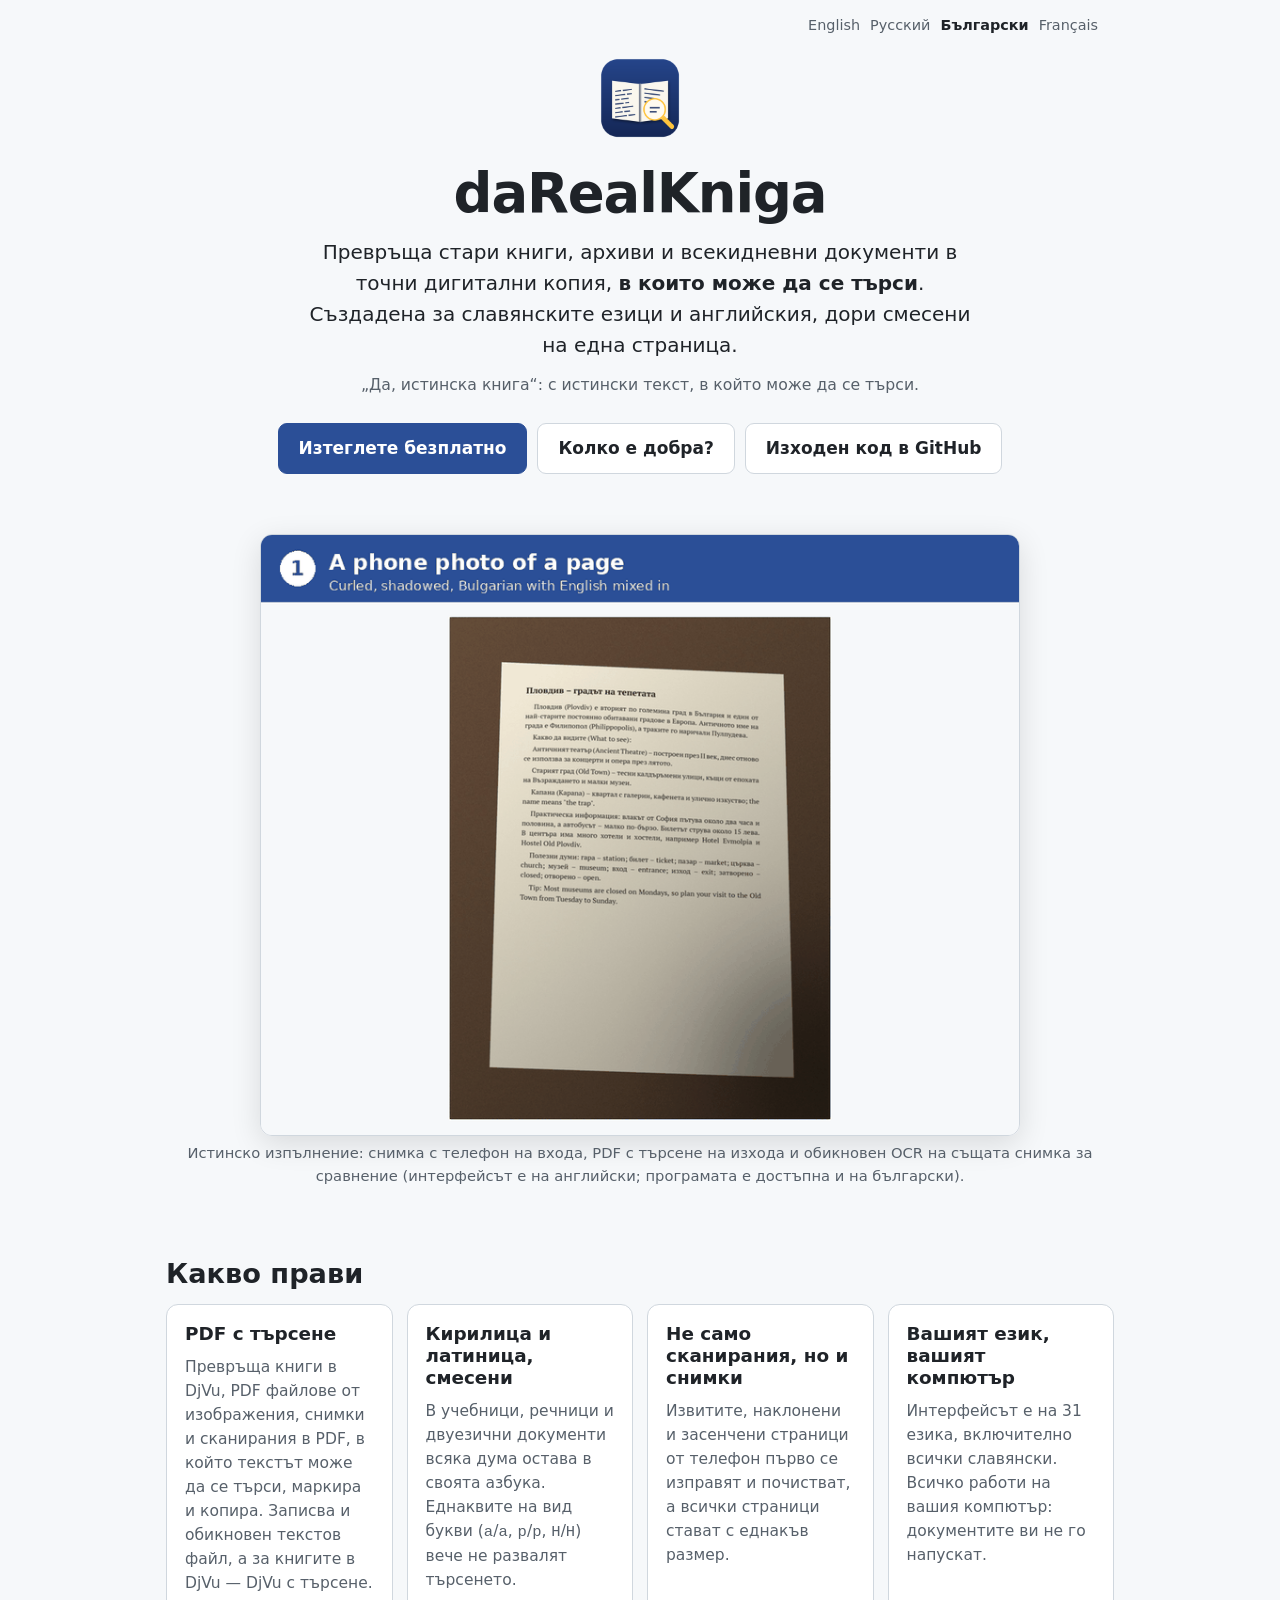
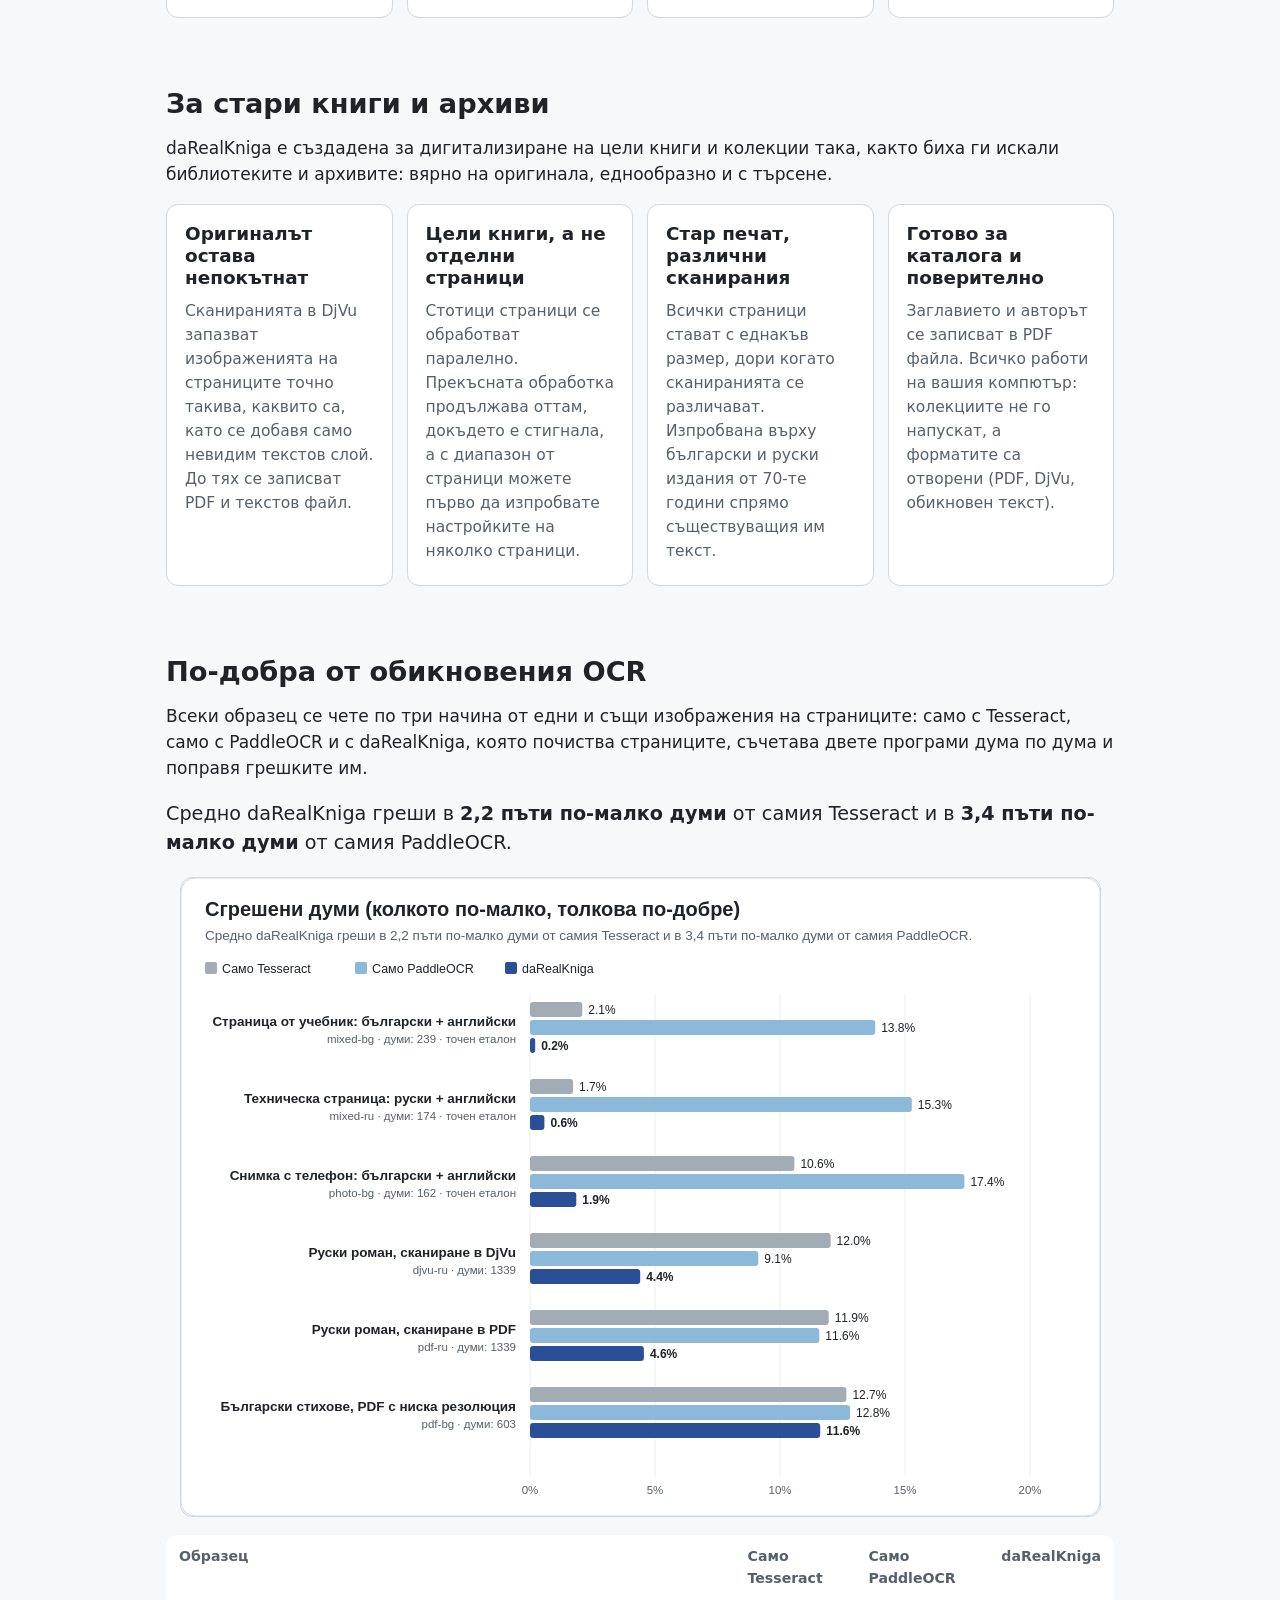
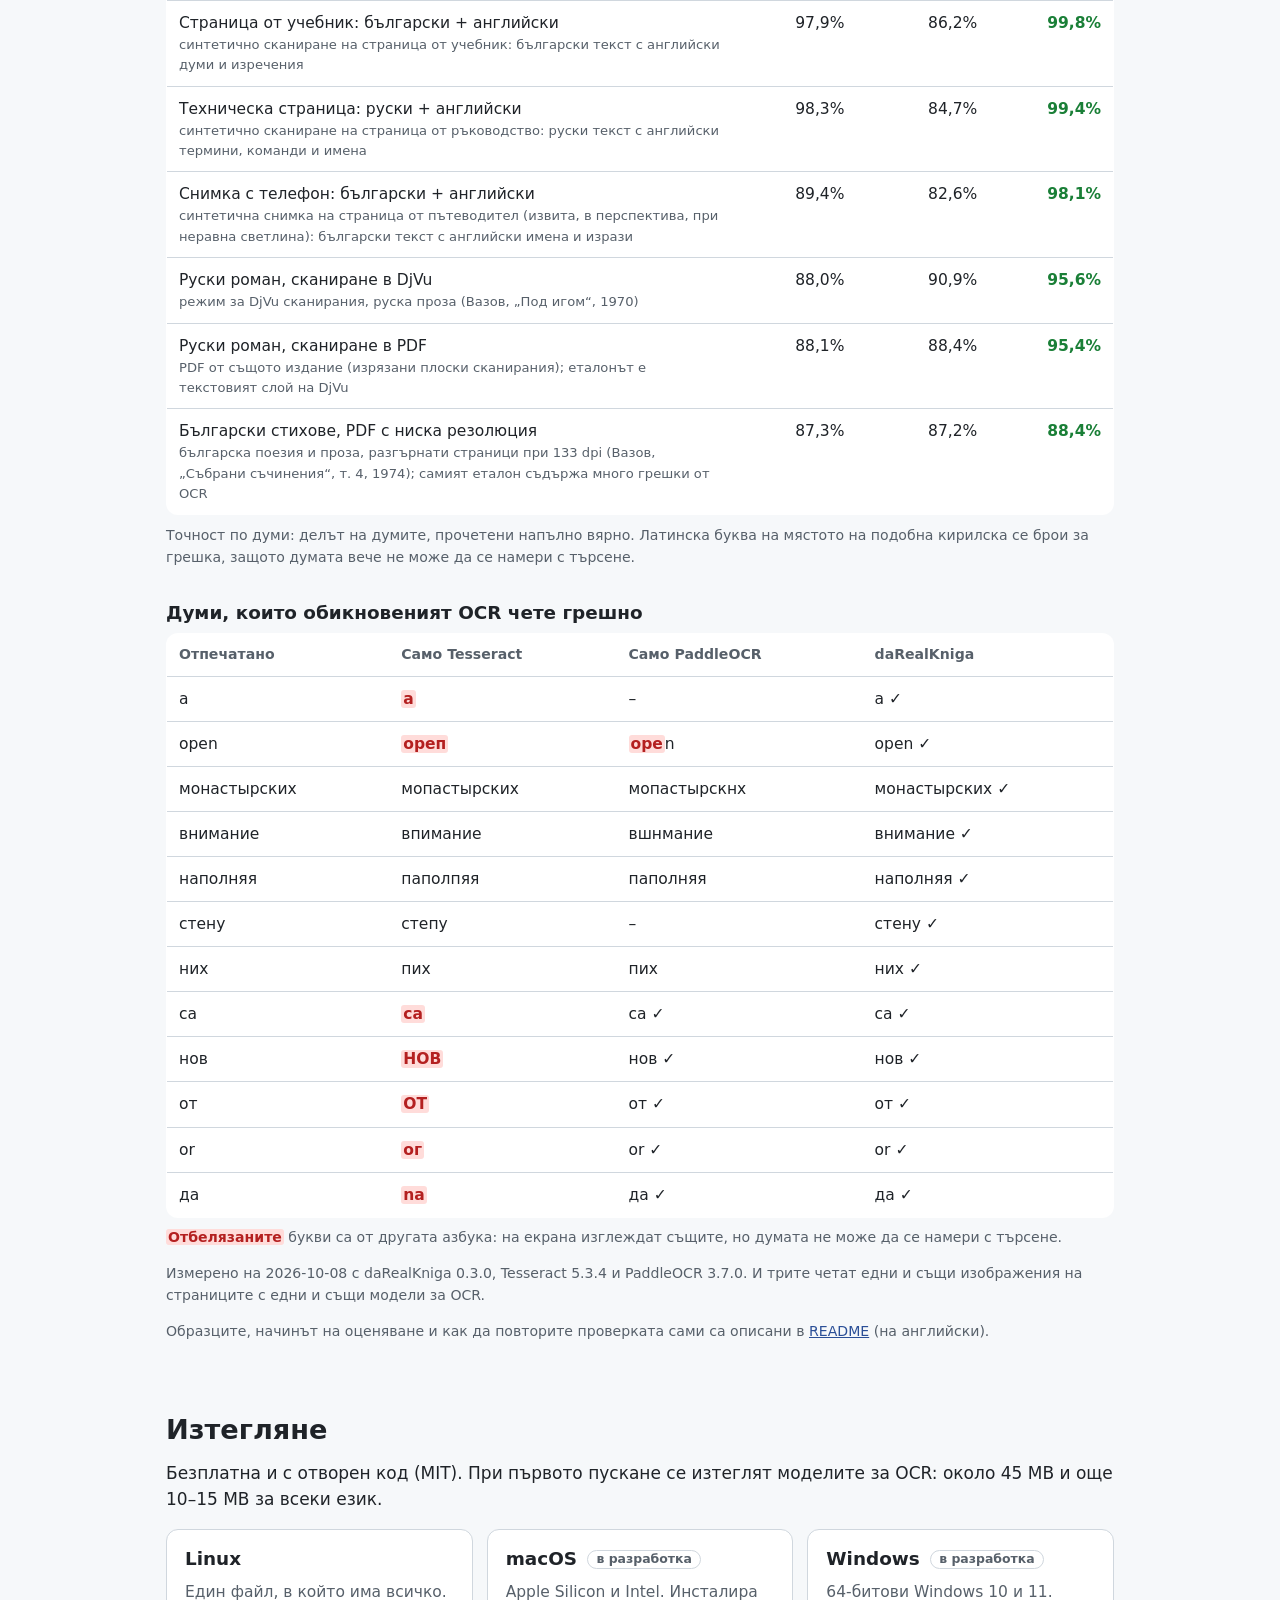
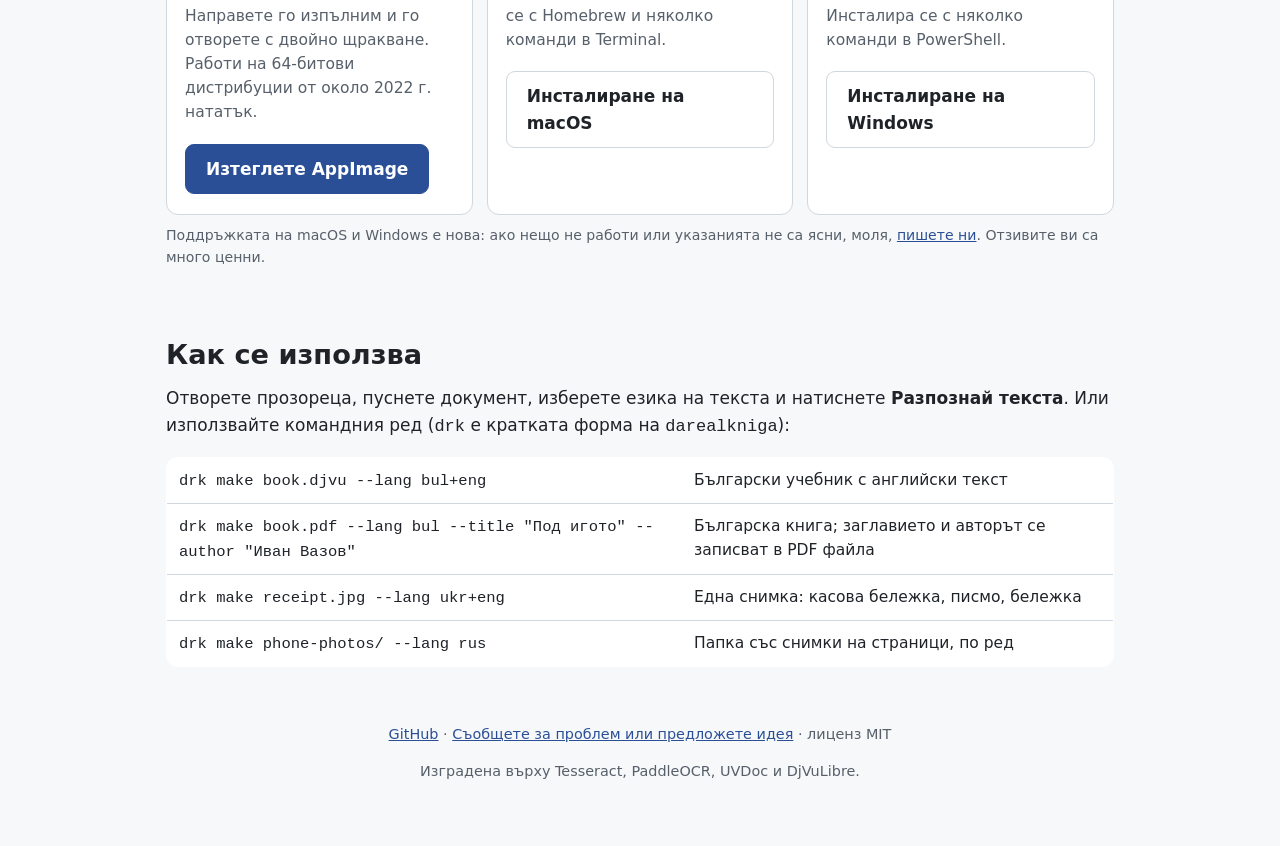
==== docs/bg/index.html @ 2d90ca1c "Translated project page; fix Cyrillic file names on Windows and installs on older macOS" ====
<!doctype html>
<html lang="bg">
<head>
<meta charset="utf-8">
<meta name="viewport" content="width=device-width, initial-scale=1">
<title>daRealKniga — OCR за славянски езици</title>
<meta name="description" content="Безплатно разпознаване на текст за стари книги, архиви и документи на славянски езици и английски: от сканирания и снимки с телефон — точни копия в PDF с търсене, дори когато кирилица и латиница са смесени.">
<meta property="og:title" content="daRealKniga: OCR за славянски и английски текстове">
<meta property="og:description" content="Сканирания и снимки с телефон на входа, чисти PDF файлове с търсене на изхода. Чете смесен кирилски и латински текст много по-добре от обикновения OCR.">
<meta property="og:image" content="https://edgarbarrantes.github.io/daRealKniga/screenshot.png">
<link rel="icon" href="../icon.png">
<link rel="alternate" hreflang="en" href="https://edgarbarrantes.github.io/daRealKniga/">
<link rel="alternate" hreflang="ru" href="https://edgarbarrantes.github.io/daRealKniga/ru/">
<link rel="alternate" hreflang="bg" href="https://edgarbarrantes.github.io/daRealKniga/bg/">
<link rel="alternate" hreflang="fr" href="https://edgarbarrantes.github.io/daRealKniga/fr/">
<link rel="stylesheet" href="../style.css">
</head>
<body>
<main>

<header class="hero">
  <nav class="langs" aria-label="Language"><a href="../" lang="en">English</a><a href="../ru/" lang="ru">Русский</a><a href="../bg/" lang="bg" aria-current="page">Български</a><a href="../fr/" lang="fr">Français</a></nav>
  <img class="logo" src="../icon.png" alt="">
  <h1>daRealKniga</h1>
  <p class="tag">Превръща стари книги, архиви и всекидневни документи в точни дигитални копия, <strong>в които може да се търси</strong>. Създадена за славянските езици и английския, дори смесени на една страница.</p>
  <p class="gloss">„Да, истинска книга“: с истински текст, в който може да се търси.</p>
  <div class="buttons">
    <a class="btn primary" href="#get-it">Изтеглете безплатно</a>
    <a class="btn" href="#accuracy">Колко е добра?</a>
    <a class="btn" href="https://github.com/EdgarBarrantes/daRealKniga">Изходен код в GitHub</a>
  </div>
</header>

<img class="demo" src="../demo.gif" width="806" height="638" alt="Извита снимка на страница на български и английски се пуска в daRealKniga; излиза чист PDF с търсене; грешките на обикновения OCR са показани до резултата на daRealKniga.">
<p class="caption">Истинско изпълнение: снимка с телефон на входа, PDF с търсене на изхода и обикновен OCR на същата снимка за сравнение (интерфейсът е на английски; програмата е достъпна и на български).</p>

<h2 id="what">Какво прави</h2>
<div class="cards">
  <div class="card"><h3>PDF с търсене</h3><p>Превръща книги в DjVu, PDF файлове от изображения, снимки и сканирания в PDF, в който текстът може да се търси, маркира и копира. Записва и обикновен текстов файл, а за книгите в DjVu — DjVu с търсене.</p></div>
  <div class="card"><h3>Кирилица и латиница, смесени</h3><p>В учебници, речници и двуезични документи всяка дума остава в своята азбука. Еднаквите на вид букви (<code>а</code>/<code>a</code>, <code>р</code>/<code>p</code>, <code>Н</code>/<code>H</code>) вече не развалят търсенето.</p></div>
  <div class="card"><h3>Не само сканирания, но и снимки</h3><p>Извитите, наклонени и засенчени страници от телефон първо се изправят и почистват, а всички страници стават с еднакъв размер.</p></div>
  <div class="card"><h3>Вашият език, вашият компютър</h3><p>Интерфейсът е на 31 езика, включително всички славянски. Всичко работи на вашия компютър: документите ви не го напускат.</p></div>
</div>

<h2 id="books">За стари книги и архиви</h2>
<p>daRealKniga е създадена за дигитализиране на цели книги и колекции така, както биха ги искали библиотеките и архивите: вярно на оригинала, еднообразно и с търсене.</p>
<div class="cards">
  <div class="card"><h3>Оригиналът остава непокътнат</h3><p>Сканиранията в DjVu запазват изображенията на страниците точно такива, каквито са, като се добавя само невидим текстов слой. До тях се записват PDF и текстов файл.</p></div>
  <div class="card"><h3>Цели книги, а не отделни страници</h3><p>Стотици страници се обработват паралелно. Прекъсната обработка продължава оттам, докъдето е стигнала, а с диапазон от страници можете първо да изпробвате настройките на няколко страници.</p></div>
  <div class="card"><h3>Стар печат, различни сканирания</h3><p>Всички страници стават с еднакъв размер, дори когато сканиранията се различават. Изпробвана върху български и руски издания от 70-те години спрямо съществуващия им текст.</p></div>
  <div class="card"><h3>Готово за каталога и поверително</h3><p>Заглавието и авторът се записват в PDF файла. Всичко работи на вашия компютър: колекциите не го напускат, а форматите са отворени (PDF, DjVu, обикновен текст).</p></div>
</div>

<h2 id="accuracy">По-добра от обикновения OCR</h2>
<p>Всеки образец се чете по три начина от едни и същи изображения на страниците: само с Tesseract, само с PaddleOCR и с daRealKniga, която почиства страниците, съчетава двете програми дума по дума и поправя грешките им.</p>
<!-- benchmark:start -->
<p class="lead">Средно daRealKniga греши в <strong>2,2 пъти по-малко думи</strong> от самия Tesseract и в <strong>3,4 пъти по-малко думи</strong> от самия PaddleOCR.</p>
<img class="chart" src="../benchmark-bg.svg" alt="Дял на сгрешените думи: само Tesseract, само PaddleOCR и daRealKniga за всеки образец (колкото по-малко, толкова по-добре)">
<div class="scroll"><table class="results"><thead><tr><th>Образец</th><th>Само Tesseract</th><th>Само PaddleOCR</th><th>daRealKniga</th></tr></thead><tbody>
<tr><td>Страница от учебник: български + английски<small>синтетично сканиране на страница от учебник: български текст с английски думи и изречения</small></td><td class="num">97,9%</td><td class="num">86,2%</td><td class="num best">99,8%</td></tr>
<tr><td>Техническа страница: руски + английски<small>синтетично сканиране на страница от ръководство: руски текст с английски термини, команди и имена</small></td><td class="num">98,3%</td><td class="num">84,7%</td><td class="num best">99,4%</td></tr>
<tr><td>Снимка с телефон: български + английски<small>синтетична снимка на страница от пътеводител (извита, в перспектива, при неравна светлина): български текст с английски имена и изрази</small></td><td class="num">89,4%</td><td class="num">82,6%</td><td class="num best">98,1%</td></tr>
<tr><td>Руски роман, сканиране в DjVu<small>режим за DjVu сканирания, руска проза (Вазов, „Под игом“, 1970)</small></td><td class="num">88,0%</td><td class="num">90,9%</td><td class="num best">95,6%</td></tr>
<tr><td>Руски роман, сканиране в PDF<small>PDF от същото издание (изрязани плоски сканирания); еталонът е текстовият слой на DjVu</small></td><td class="num">88,1%</td><td class="num">88,4%</td><td class="num best">95,4%</td></tr>
<tr><td>Български стихове, PDF с ниска резолюция<small>българска поезия и проза, разгърнати страници при 133 dpi (Вазов, „Събрани съчинения“, т. 4, 1974); самият еталон съдържа много грешки от OCR</small></td><td class="num">87,3%</td><td class="num">87,2%</td><td class="num best">88,4%</td></tr>
</tbody></table></div><p class="note">Точност по думи: делът на думите, прочетени напълно вярно. Латинска буква на мястото на подобна кирилска се брои за грешка, защото думата вече не може да се намери с търсене.</p>
<h3>Думи, които обикновеният OCR чете грешно</h3><div class="scroll"><table class="examples"><thead><tr><th>Отпечатано</th><th>Само Tesseract</th><th>Само PaddleOCR</th><th>daRealKniga</th></tr></thead><tbody>
<tr><td>а</td><td><b class="wrong">a</b></td><td>–</td><td>а ✓</td></tr>
<tr><td>open</td><td><b class="wrong">ореп</b></td><td><b class="wrong">оре</b>n</td><td>open ✓</td></tr>
<tr><td>монастырских</td><td>мопастырских</td><td>мопастырскнх</td><td>монастырских ✓</td></tr>
<tr><td>внимание</td><td>впимание</td><td>вшнмание</td><td>внимание ✓</td></tr>
<tr><td>наполняя</td><td>паполпяя</td><td>паполняя</td><td>наполняя ✓</td></tr>
<tr><td>стену</td><td>степу</td><td>–</td><td>стену ✓</td></tr>
<tr><td>них</td><td>пих</td><td>пих</td><td>них ✓</td></tr>
<tr><td>са</td><td><b class="wrong">ca</b></td><td>са ✓</td><td>са ✓</td></tr>
<tr><td>нов</td><td><b class="wrong">HOB</b></td><td>нов ✓</td><td>нов ✓</td></tr>
<tr><td>от</td><td><b class="wrong">OT</b></td><td>от ✓</td><td>от ✓</td></tr>
<tr><td>or</td><td><b class="wrong">ог</b></td><td>or ✓</td><td>or ✓</td></tr>
<tr><td>да</td><td><b class="wrong">na</b></td><td>да ✓</td><td>да ✓</td></tr>
</tbody></table></div><p class="note"><b class="wrong">Отбелязаните</b> букви са от другата азбука: на екрана изглеждат същите, но думата не може да се намери с търсене.</p>
<p class="note">Измерено на 2026-10-08 с daRealKniga 0.3.0, Tesseract 5.3.4 и PaddleOCR 3.7.0. И трите четат едни и същи изображения на страниците с едни и същи модели за OCR.</p>
<!-- benchmark:end -->
<p class="note">Образците, начинът на оценяване и как да повторите проверката сами са описани в <a href="https://github.com/EdgarBarrantes/daRealKniga#tests">README</a> (на английски).</p>

<h2 id="get-it">Изтегляне</h2>
<p>Безплатна и с отворен код (MIT). При първото пускане се изтеглят моделите за OCR: около 45&nbsp;MB и още 10–15&nbsp;MB за всеки език.</p>
<div class="get">
  <div class="card">
    <h3>Linux</h3>
    <p>Един файл, в който има всичко. Направете го изпълним и го отворете с двойно щракване. Работи на 64-битови дистрибуции от около 2022 г. нататък.</p>
    <a class="btn primary" href="https://github.com/EdgarBarrantes/daRealKniga/releases/latest">Изтеглете AppImage</a>
  </div>
  <div class="card">
    <h3>macOS <span class="wip">в разработка</span></h3>
    <p>Apple Silicon и Intel. Инсталира се с Homebrew и няколко команди в Terminal.</p>
    <a class="btn" href="https://github.com/EdgarBarrantes/daRealKniga#install-on-macos">Инсталиране на macOS</a>
  </div>
  <div class="card">
    <h3>Windows <span class="wip">в разработка</span></h3>
    <p>64-битови Windows 10 и 11. Инсталира се с няколко команди в PowerShell.</p>
    <a class="btn" href="https://github.com/EdgarBarrantes/daRealKniga#install-on-windows">Инсталиране на Windows</a>
  </div>
</div>
<p class="note">Поддръжката на macOS и Windows е нова: ако нещо не работи или указанията не са ясни, моля, <a href="https://github.com/EdgarBarrantes/daRealKniga/issues/new/choose">пишете ни</a>. Отзивите ви са много ценни.</p>

<h2 id="use">Как се използва</h2>
<p>Отворете прозореца, пуснете документ, изберете езика на текста и натиснете <strong>Разпознай текста</strong>. Или използвайте командния ред (<code>drk</code> е кратката форма на <code>darealkniga</code>):</p>
<div class="scroll"><table><tbody>
  <tr><td><code>drk make book.djvu --lang bul+eng</code></td><td>Български учебник с английски текст</td></tr>
  <tr><td><code>drk make book.pdf --lang bul --title "Под игото" --author "Иван Вазов"</code></td><td>Българска книга; заглавието и авторът се записват в PDF файла</td></tr>
  <tr><td><code>drk make receipt.jpg --lang ukr+eng</code></td><td>Една снимка: касова бележка, писмо, бележка</td></tr>
  <tr><td><code>drk make phone-photos/ --lang rus</code></td><td>Папка със снимки на страници, по ред</td></tr>
</tbody></table></div>

<footer>
  <p><a href="https://github.com/EdgarBarrantes/daRealKniga">GitHub</a> · <a href="https://github.com/EdgarBarrantes/daRealKniga/issues/new/choose">Съобщете за проблем или предложете идея</a> · лиценз MIT</p>
  <p>Изградена върху Tesseract, PaddleOCR, UVDoc и DjVuLibre.</p>
</footer>
</main>
</body>
</html>
---- docs/style.css ----
:root {
  --bg: #f6f8fa; --card: #ffffff; --ink: #1f2328; --muted: #57606a; --line: #d0d7de;
  --brand: #2b4f97; --brand-ink: #ffffff; --good: #1a7f37; --bad: #b42020; --bad-bg: #ffdcda;
}
@media (prefers-color-scheme: dark) {
  :root:not([data-theme="light"]) {
    --bg: #0d1117; --card: #161b22; --ink: #e6edf3; --muted: #9198a1; --line: #30363d;
    --brand: #7aa2f7; --brand-ink: #0d1117; --good: #3fb950; --bad: #ff7b72; --bad-bg: #4a1e1e;
  }
}
:root[data-theme="dark"] {
  --bg: #0d1117; --card: #161b22; --ink: #e6edf3; --muted: #9198a1; --line: #30363d;
  --brand: #7aa2f7; --brand-ink: #0d1117; --good: #3fb950; --bad: #ff7b72; --bad-bg: #4a1e1e;
}
* { box-sizing: border-box; }
html { -webkit-text-size-adjust: 100%; }
body { margin: 0; background: var(--bg); color: var(--ink); line-height: 1.55;
       font: 17px/1.55 -apple-system, "Segoe UI", system-ui, Roboto, "Noto Sans", Helvetica, Arial, sans-serif; }
main { max-width: 980px; margin: 0 auto; padding: 0 16px 56px; }
a { color: var(--brand); }
img { max-width: 100%; height: auto; }
h1, h2, h3 { line-height: 1.2; margin: 0 0 .5em; }
h2 { font-size: 1.7rem; margin-top: 2.6em; }
h3 { font-size: 1.15rem; margin-top: 1.8em; }
p { margin: 0 0 1em; }

.hero { text-align: center; padding: 56px 0 24px; }
.hero img.logo { width: 84px; height: 84px; }
.hero h1 { font-size: clamp(2.3rem, 7vw, 3.4rem); margin: .25em 0 .2em; letter-spacing: -.02em; }
.hero .tag { font-size: 1.25rem; color: var(--ink); max-width: 680px; margin: 0 auto .6em; }
.hero .gloss { color: var(--muted); font-size: .98rem; }
.buttons { display: flex; flex-wrap: wrap; gap: 10px; justify-content: center; margin: 26px 0 8px; }
.btn { display: inline-block; padding: 11px 20px; border-radius: 9px; text-decoration: none; font-weight: 600;
       border: 1px solid var(--line); background: var(--card); color: var(--ink); }
.btn.primary { background: var(--brand); color: var(--brand-ink); border-color: var(--brand); }
.btn:hover { filter: brightness(1.06); }

.demo { display: block; width: 100%; max-width: 760px; margin: 28px auto 6px; border-radius: 12px; border: 1px solid var(--line);
        box-shadow: 0 8px 30px rgba(0, 0, 0, .12); }
.caption { text-align: center; color: var(--muted); font-size: .92rem; }

.cards { display: grid; grid-template-columns: repeat(auto-fit, minmax(210px, 1fr)); gap: 14px; }
.card { background: var(--card); border: 1px solid var(--line); border-radius: 12px; padding: 18px 18px 6px; }
.card h3 { margin-top: 0; }
.card p { color: var(--muted); font-size: .97rem; }

.lead { font-size: 1.2rem; }
.chart { display: block; margin: 18px auto; border-radius: 12px; border: 1px solid var(--line); }
.scroll { overflow-x: auto; }
table { width: 100%; border-collapse: collapse; background: var(--card); border: 1px solid var(--line);
        border-radius: 12px; overflow: hidden; font-size: .97rem; }
th, td { padding: 10px 12px; border-bottom: 1px solid var(--line); text-align: left; vertical-align: top; }
th { color: var(--muted); font-weight: 600; font-size: .88rem; }
tr:last-child td { border-bottom: 0; }
td small { display: block; color: var(--muted); font-size: .82rem; }
td.num { text-align: right; white-space: nowrap; font-variant-numeric: tabular-nums; }
td.best { font-weight: 700; color: var(--good); }
b.wrong { color: var(--bad); background: var(--bad-bg); border-radius: 3px; padding: 0 2px; }
.note { color: var(--muted); font-size: .88rem; margin-top: .7em; }

.get { display: grid; grid-template-columns: repeat(auto-fit, minmax(250px, 1fr)); gap: 14px; }
.get .card a.btn { margin: 4px 0 14px; }
.wip { display: inline-block; font-size: .78rem; font-weight: 600; color: var(--muted);
       border: 1px solid var(--line); border-radius: 999px; padding: 1px 8px; margin-left: 4px; vertical-align: 2px; }
footer { text-align: center; color: var(--muted); font-size: .9rem; margin-top: 56px; }
@media (max-width: 560px) {
  body { font-size: 16px; } .hero { padding-top: 36px; }
  table { font-size: .88rem; } th, td { padding: 8px 6px; } td small { display: none; }
}

.langs { position: absolute; top: 14px; right: 16px; font-size: .9rem; }
.langs a { color: var(--muted); text-decoration: none; margin-left: 10px; }
.langs a[aria-current] { color: var(--ink); font-weight: 600; }
.hero { position: relative; }
@media (max-width: 560px) { .langs { position: static; text-align: center; margin-bottom: 16px; } .langs a { margin: 0 6px; } }
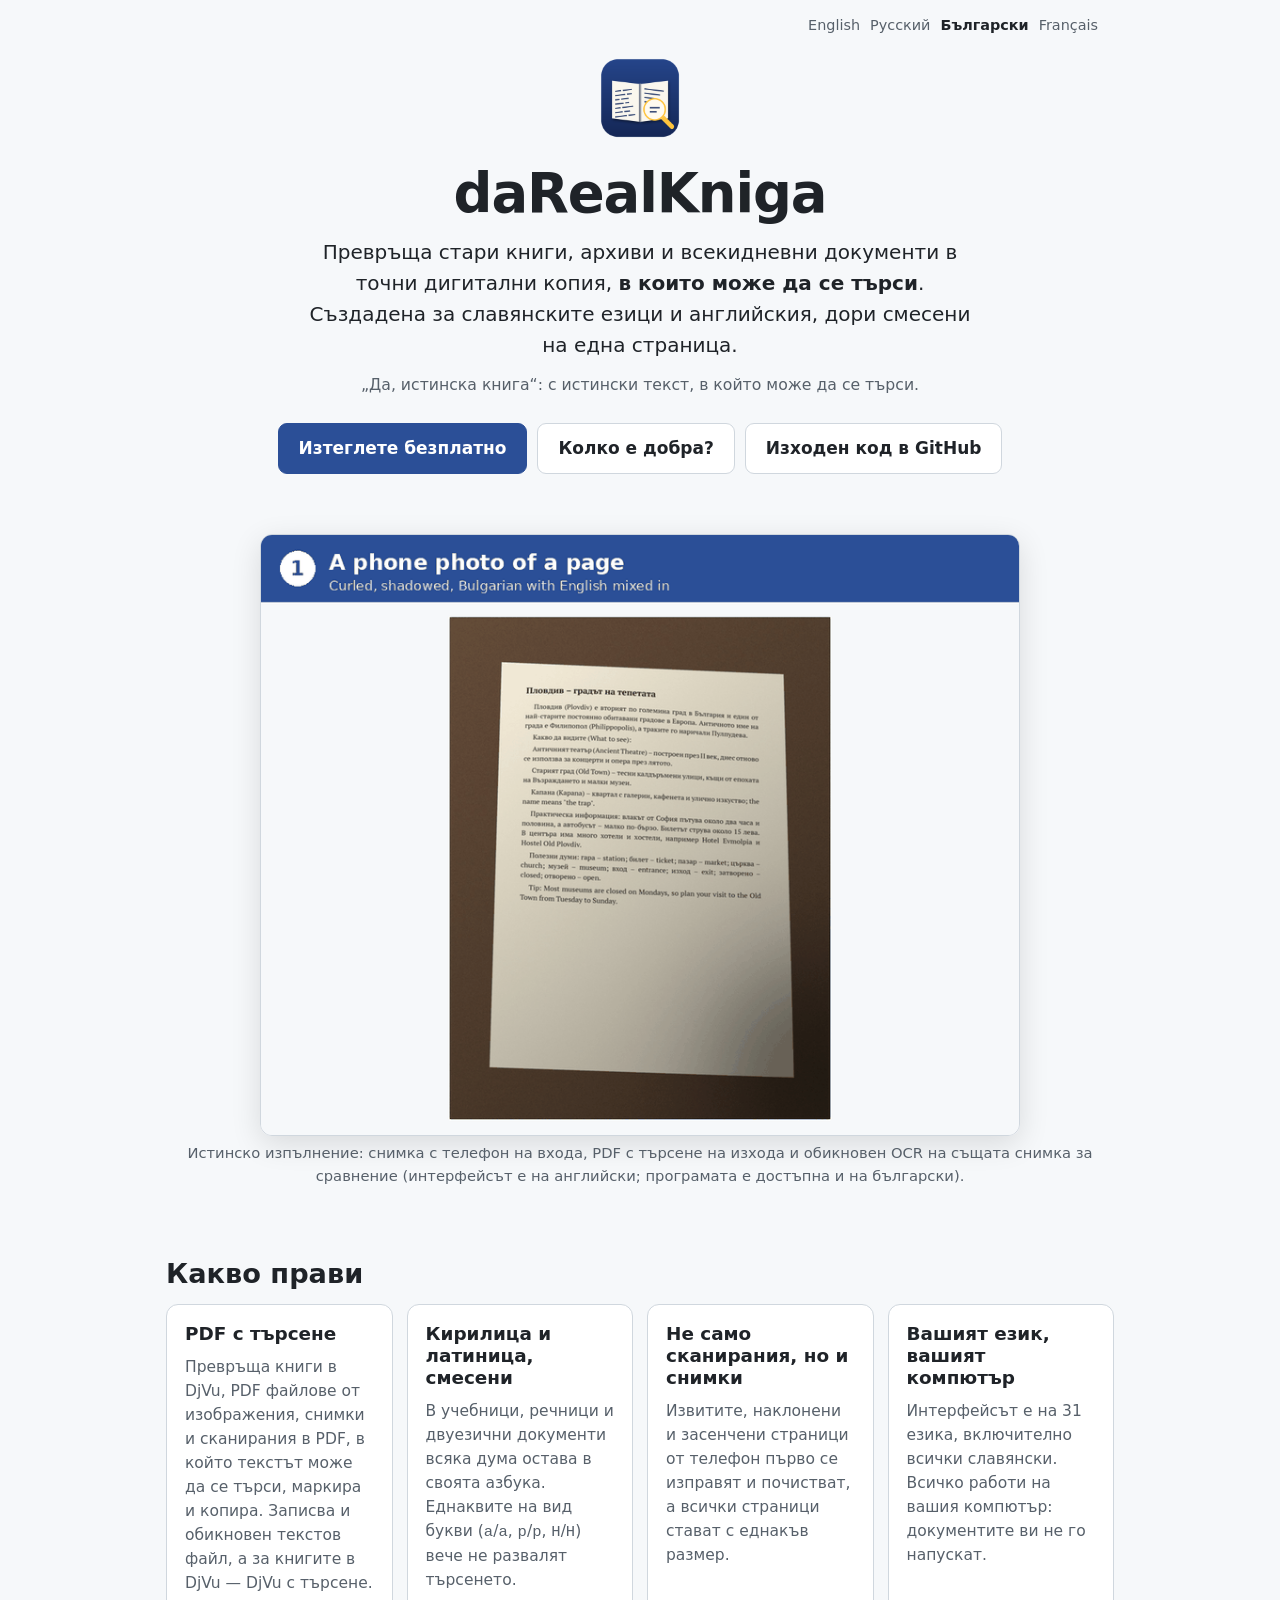
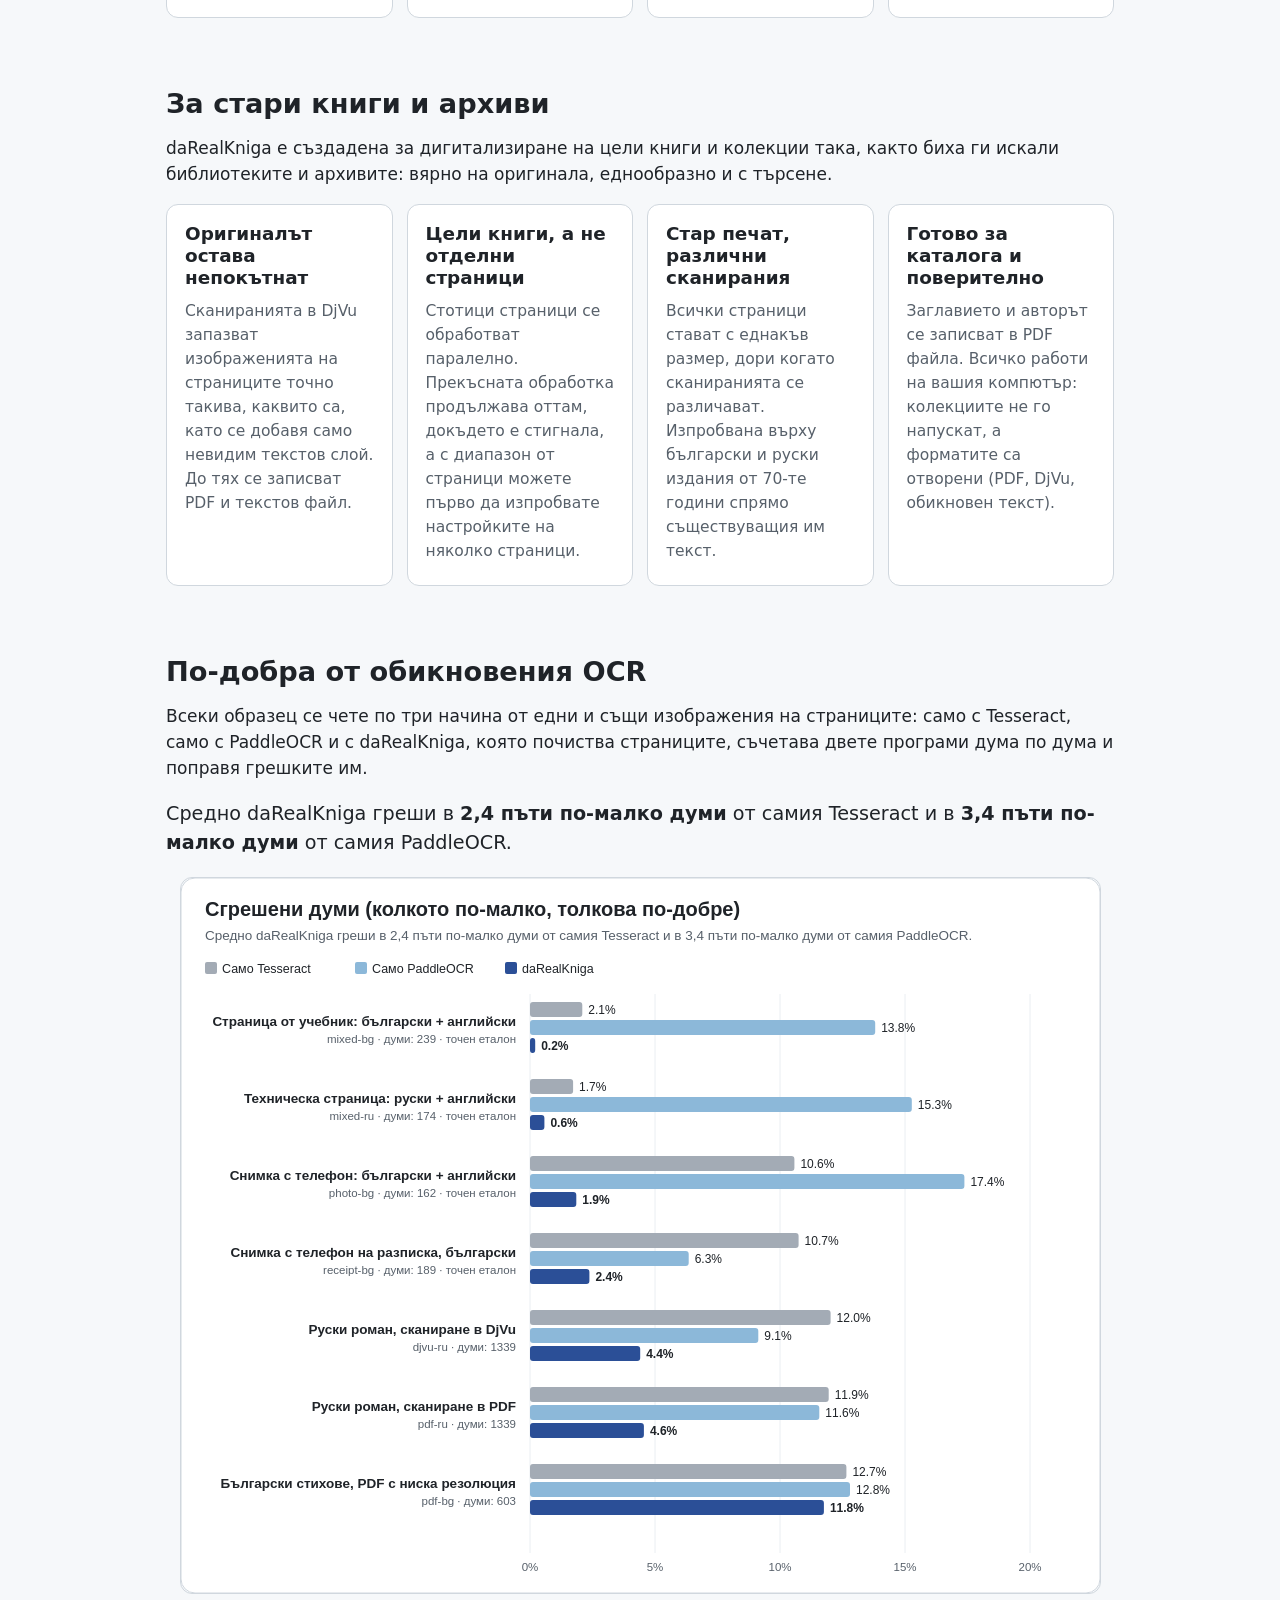
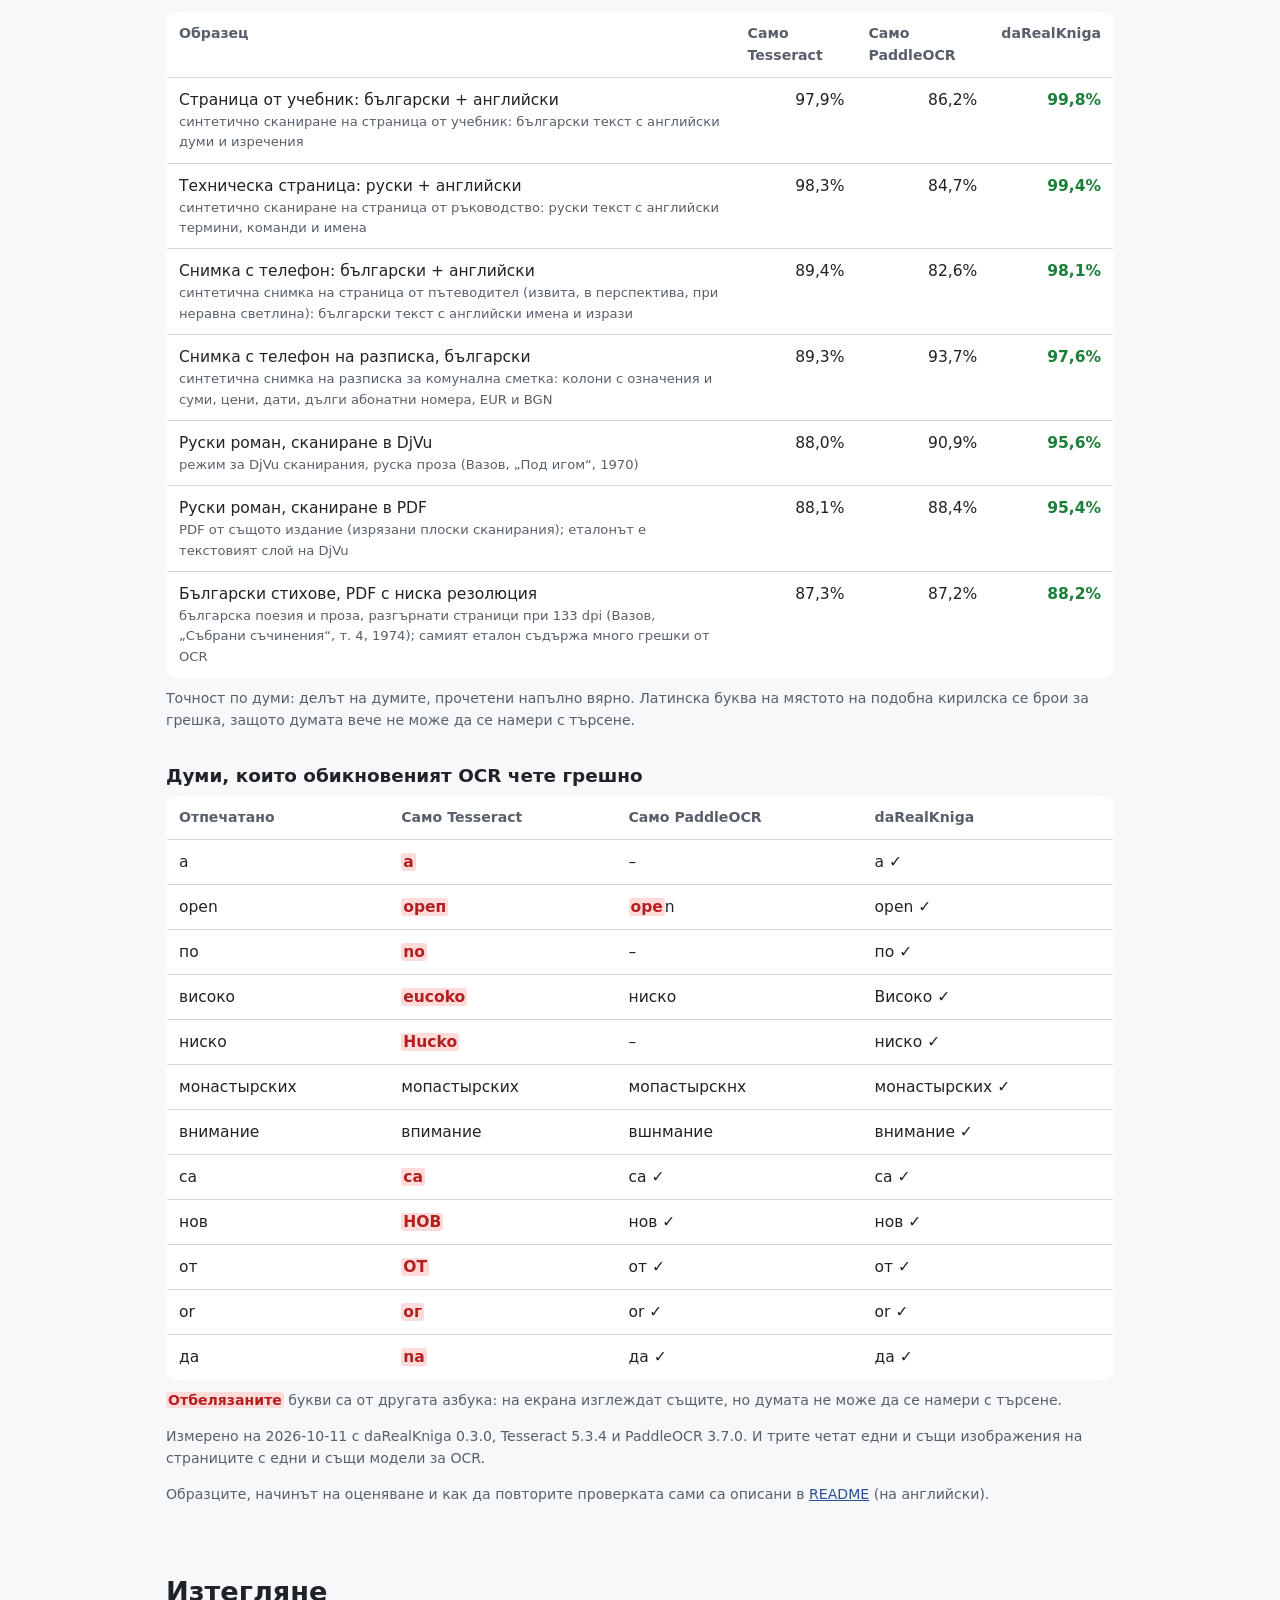
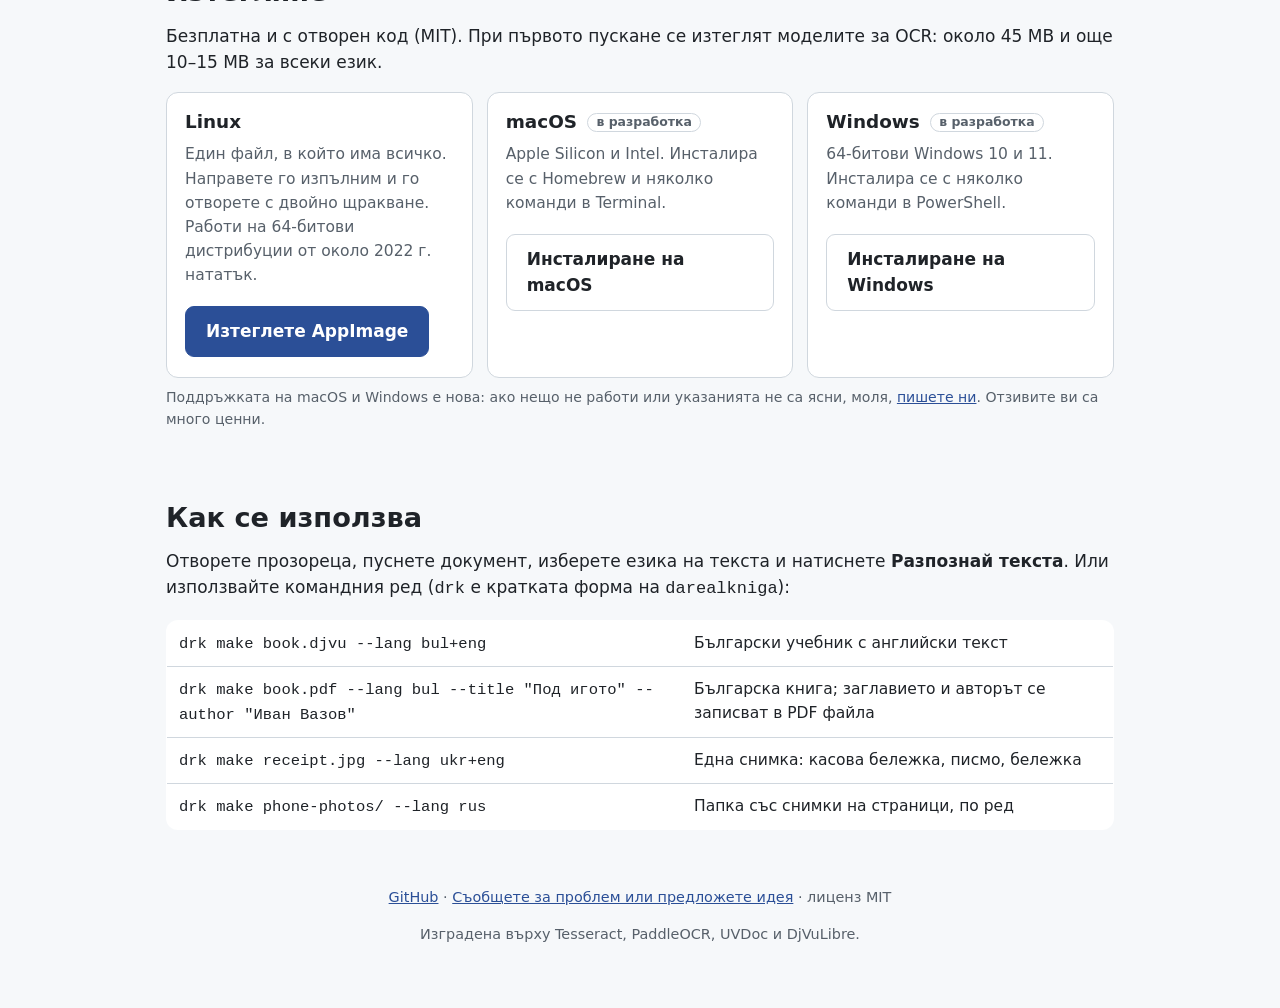
==== commit d120e978: "Benchmarks: the receipt sample in the results, README and project page Receipt titles and descriptio" ====
--- a/docs/bg/index.html
+++ b/docs/bg/index.html
@@ -7,7 +7,10 @@
 <meta name="description" content="Безплатно разпознаване на текст за стари книги, архиви и документи на славянски езици и английски: от сканирания и снимки с телефон — точни копия в PDF с търсене, дори когато кирилица и латиница са смесени.">
 <meta property="og:title" content="daRealKniga: OCR за славянски и английски текстове">
 <meta property="og:description" content="Сканирания и снимки с телефон на входа, чисти PDF файлове с търсене на изхода. Чете смесен кирилски и латински текст много по-добре от обикновения OCR.">
-<meta property="og:image" content="https://edgarbarrantes.github.io/daRealKniga/screenshot.png">
+<meta property="og:image" content="https://edgarbarrantes.github.io/daRealKniga/social-preview.png">
+<meta property="og:image:width" content="1280">
+<meta property="og:image:height" content="640">
+<meta name="twitter:card" content="summary_large_image">
 <link rel="icon" href="../icon.png">
 <link rel="alternate" hreflang="en" href="https://edgarbarrantes.github.io/daRealKniga/">
 <link rel="alternate" hreflang="ru" href="https://edgarbarrantes.github.io/daRealKniga/ru/">
@@ -54,31 +57,32 @@
 <h2 id="accuracy">По-добра от обикновения OCR</h2>
 <p>Всеки образец се чете по три начина от едни и същи изображения на страниците: само с Tesseract, само с PaddleOCR и с daRealKniga, която почиства страниците, съчетава двете програми дума по дума и поправя грешките им.</p>
 <!-- benchmark:start -->
-<p class="lead">Средно daRealKniga греши в <strong>2,2 пъти по-малко думи</strong> от самия Tesseract и в <strong>3,4 пъти по-малко думи</strong> от самия PaddleOCR.</p>
+<p class="lead">Средно daRealKniga греши в <strong>2,4 пъти по-малко думи</strong> от самия Tesseract и в <strong>3,4 пъти по-малко думи</strong> от самия PaddleOCR.</p>
 <img class="chart" src="../benchmark-bg.svg" alt="Дял на сгрешените думи: само Tesseract, само PaddleOCR и daRealKniga за всеки образец (колкото по-малко, толкова по-добре)">
 <div class="scroll"><table class="results"><thead><tr><th>Образец</th><th>Само Tesseract</th><th>Само PaddleOCR</th><th>daRealKniga</th></tr></thead><tbody>
 <tr><td>Страница от учебник: български + английски<small>синтетично сканиране на страница от учебник: български текст с английски думи и изречения</small></td><td class="num">97,9%</td><td class="num">86,2%</td><td class="num best">99,8%</td></tr>
 <tr><td>Техническа страница: руски + английски<small>синтетично сканиране на страница от ръководство: руски текст с английски термини, команди и имена</small></td><td class="num">98,3%</td><td class="num">84,7%</td><td class="num best">99,4%</td></tr>
 <tr><td>Снимка с телефон: български + английски<small>синтетична снимка на страница от пътеводител (извита, в перспектива, при неравна светлина): български текст с английски имена и изрази</small></td><td class="num">89,4%</td><td class="num">82,6%</td><td class="num best">98,1%</td></tr>
+<tr><td>Снимка с телефон на разписка, български<small>синтетична снимка на разписка за комунална сметка: колони с означения и суми, цени, дати, дълги абонатни номера, EUR и BGN</small></td><td class="num">89,3%</td><td class="num">93,7%</td><td class="num best">97,6%</td></tr>
 <tr><td>Руски роман, сканиране в DjVu<small>режим за DjVu сканирания, руска проза (Вазов, „Под игом“, 1970)</small></td><td class="num">88,0%</td><td class="num">90,9%</td><td class="num best">95,6%</td></tr>
 <tr><td>Руски роман, сканиране в PDF<small>PDF от същото издание (изрязани плоски сканирания); еталонът е текстовият слой на DjVu</small></td><td class="num">88,1%</td><td class="num">88,4%</td><td class="num best">95,4%</td></tr>
-<tr><td>Български стихове, PDF с ниска резолюция<small>българска поезия и проза, разгърнати страници при 133 dpi (Вазов, „Събрани съчинения“, т. 4, 1974); самият еталон съдържа много грешки от OCR</small></td><td class="num">87,3%</td><td class="num">87,2%</td><td class="num best">88,4%</td></tr>
+<tr><td>Български стихове, PDF с ниска резолюция<small>българска поезия и проза, разгърнати страници при 133 dpi (Вазов, „Събрани съчинения“, т. 4, 1974); самият еталон съдържа много грешки от OCR</small></td><td class="num">87,3%</td><td class="num">87,2%</td><td class="num best">88,2%</td></tr>
 </tbody></table></div><p class="note">Точност по думи: делът на думите, прочетени напълно вярно. Латинска буква на мястото на подобна кирилска се брои за грешка, защото думата вече не може да се намери с търсене.</p>
 <h3>Думи, които обикновеният OCR чете грешно</h3><div class="scroll"><table class="examples"><thead><tr><th>Отпечатано</th><th>Само Tesseract</th><th>Само PaddleOCR</th><th>daRealKniga</th></tr></thead><tbody>
 <tr><td>а</td><td><b class="wrong">a</b></td><td>–</td><td>а ✓</td></tr>
 <tr><td>open</td><td><b class="wrong">ореп</b></td><td><b class="wrong">оре</b>n</td><td>open ✓</td></tr>
+<tr><td>по</td><td><b class="wrong">no</b></td><td>–</td><td>по ✓</td></tr>
+<tr><td>високо</td><td><b class="wrong">eucoko</b></td><td>ниско</td><td>Високо ✓</td></tr>
+<tr><td>ниско</td><td><b class="wrong">Hucko</b></td><td>–</td><td>ниско ✓</td></tr>
 <tr><td>монастырских</td><td>мопастырских</td><td>мопастырскнх</td><td>монастырских ✓</td></tr>
 <tr><td>внимание</td><td>впимание</td><td>вшнмание</td><td>внимание ✓</td></tr>
-<tr><td>наполняя</td><td>паполпяя</td><td>паполняя</td><td>наполняя ✓</td></tr>
-<tr><td>стену</td><td>степу</td><td>–</td><td>стену ✓</td></tr>
-<tr><td>них</td><td>пих</td><td>пих</td><td>них ✓</td></tr>
 <tr><td>са</td><td><b class="wrong">ca</b></td><td>са ✓</td><td>са ✓</td></tr>
 <tr><td>нов</td><td><b class="wrong">HOB</b></td><td>нов ✓</td><td>нов ✓</td></tr>
 <tr><td>от</td><td><b class="wrong">OT</b></td><td>от ✓</td><td>от ✓</td></tr>
 <tr><td>or</td><td><b class="wrong">ог</b></td><td>or ✓</td><td>or ✓</td></tr>
 <tr><td>да</td><td><b class="wrong">na</b></td><td>да ✓</td><td>да ✓</td></tr>
 </tbody></table></div><p class="note"><b class="wrong">Отбелязаните</b> букви са от другата азбука: на екрана изглеждат същите, но думата не може да се намери с търсене.</p>
-<p class="note">Измерено на 2026-10-08 с daRealKniga 0.3.0, Tesseract 5.3.4 и PaddleOCR 3.7.0. И трите четат едни и същи изображения на страниците с едни и същи модели за OCR.</p>
+<p class="note">Измерено на 2026-10-11 с daRealKniga 0.3.0, Tesseract 5.3.4 и PaddleOCR 3.7.0. И трите четат едни и същи изображения на страниците с едни и същи модели за OCR.</p>
 <!-- benchmark:end -->
 <p class="note">Образците, начинът на оценяване и как да повторите проверката сами са описани в <a href="https://github.com/EdgarBarrantes/daRealKniga#tests">README</a> (на английски).</p>
 
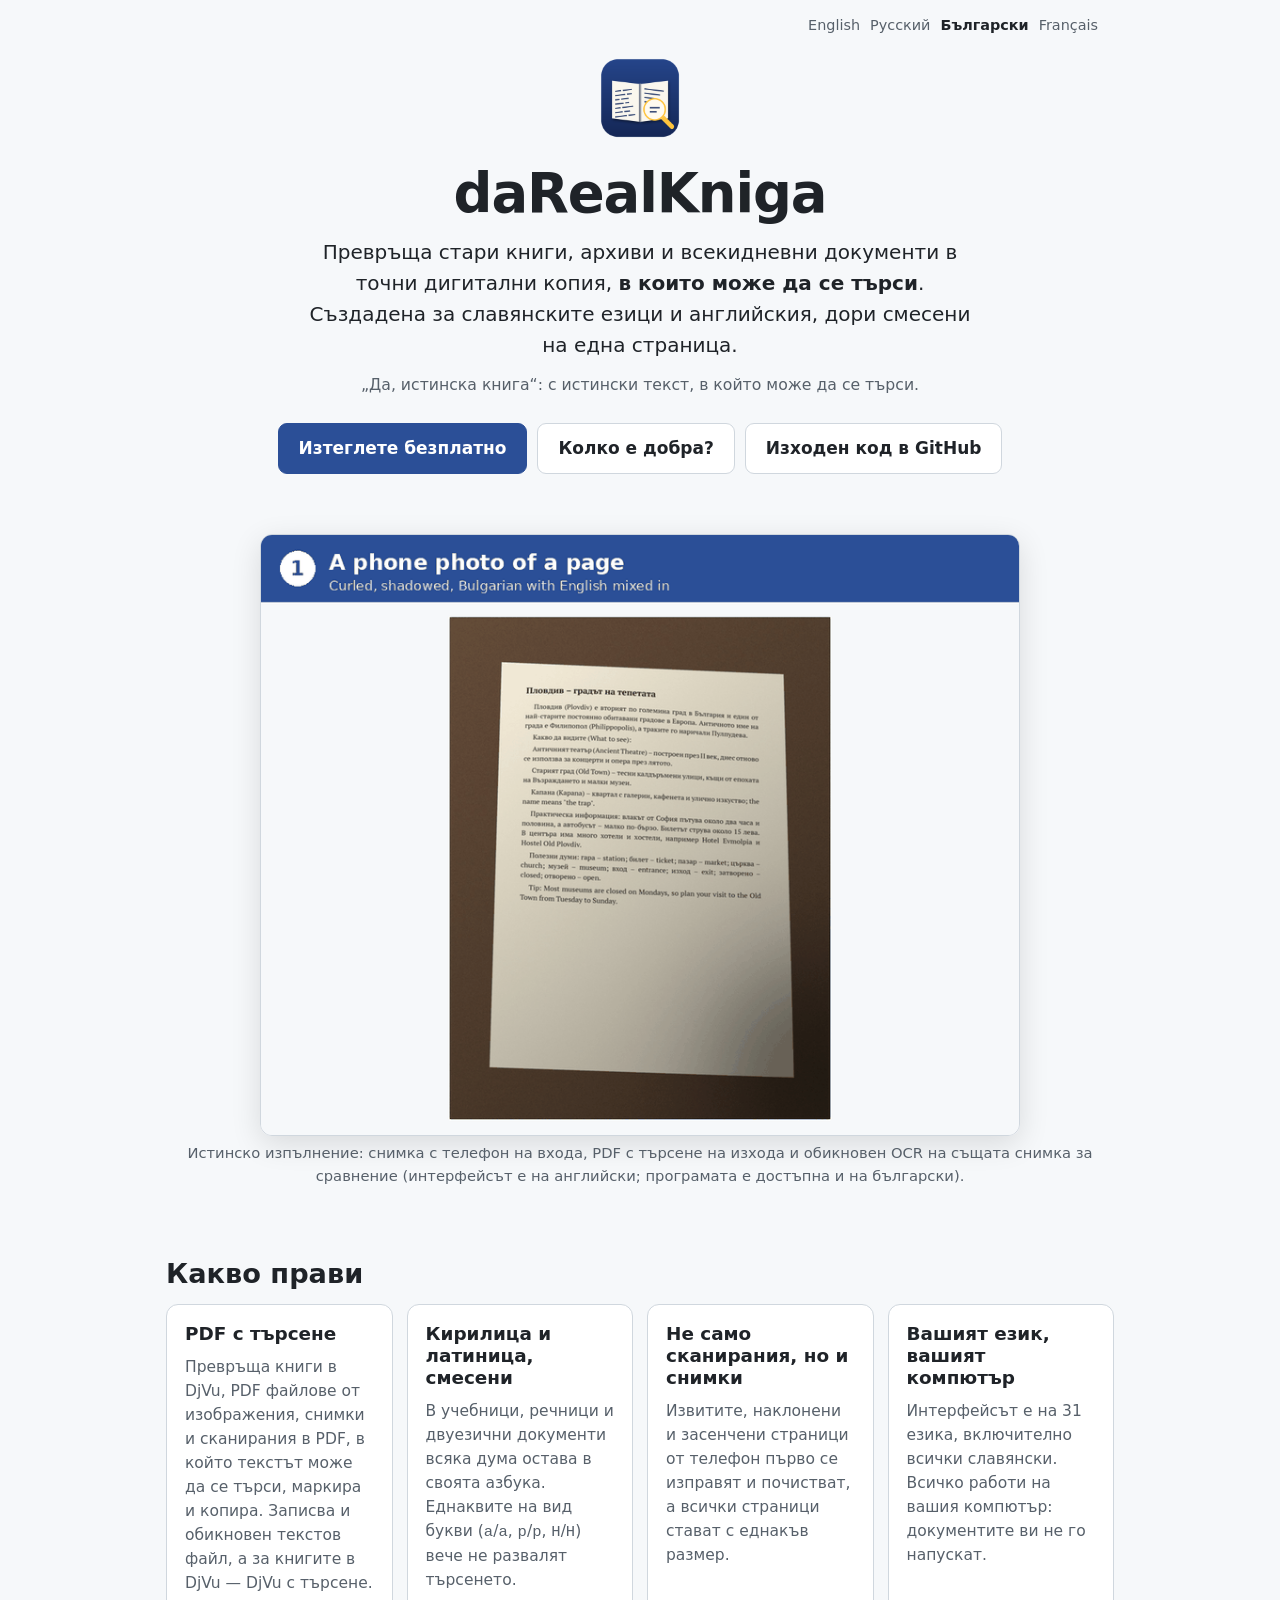
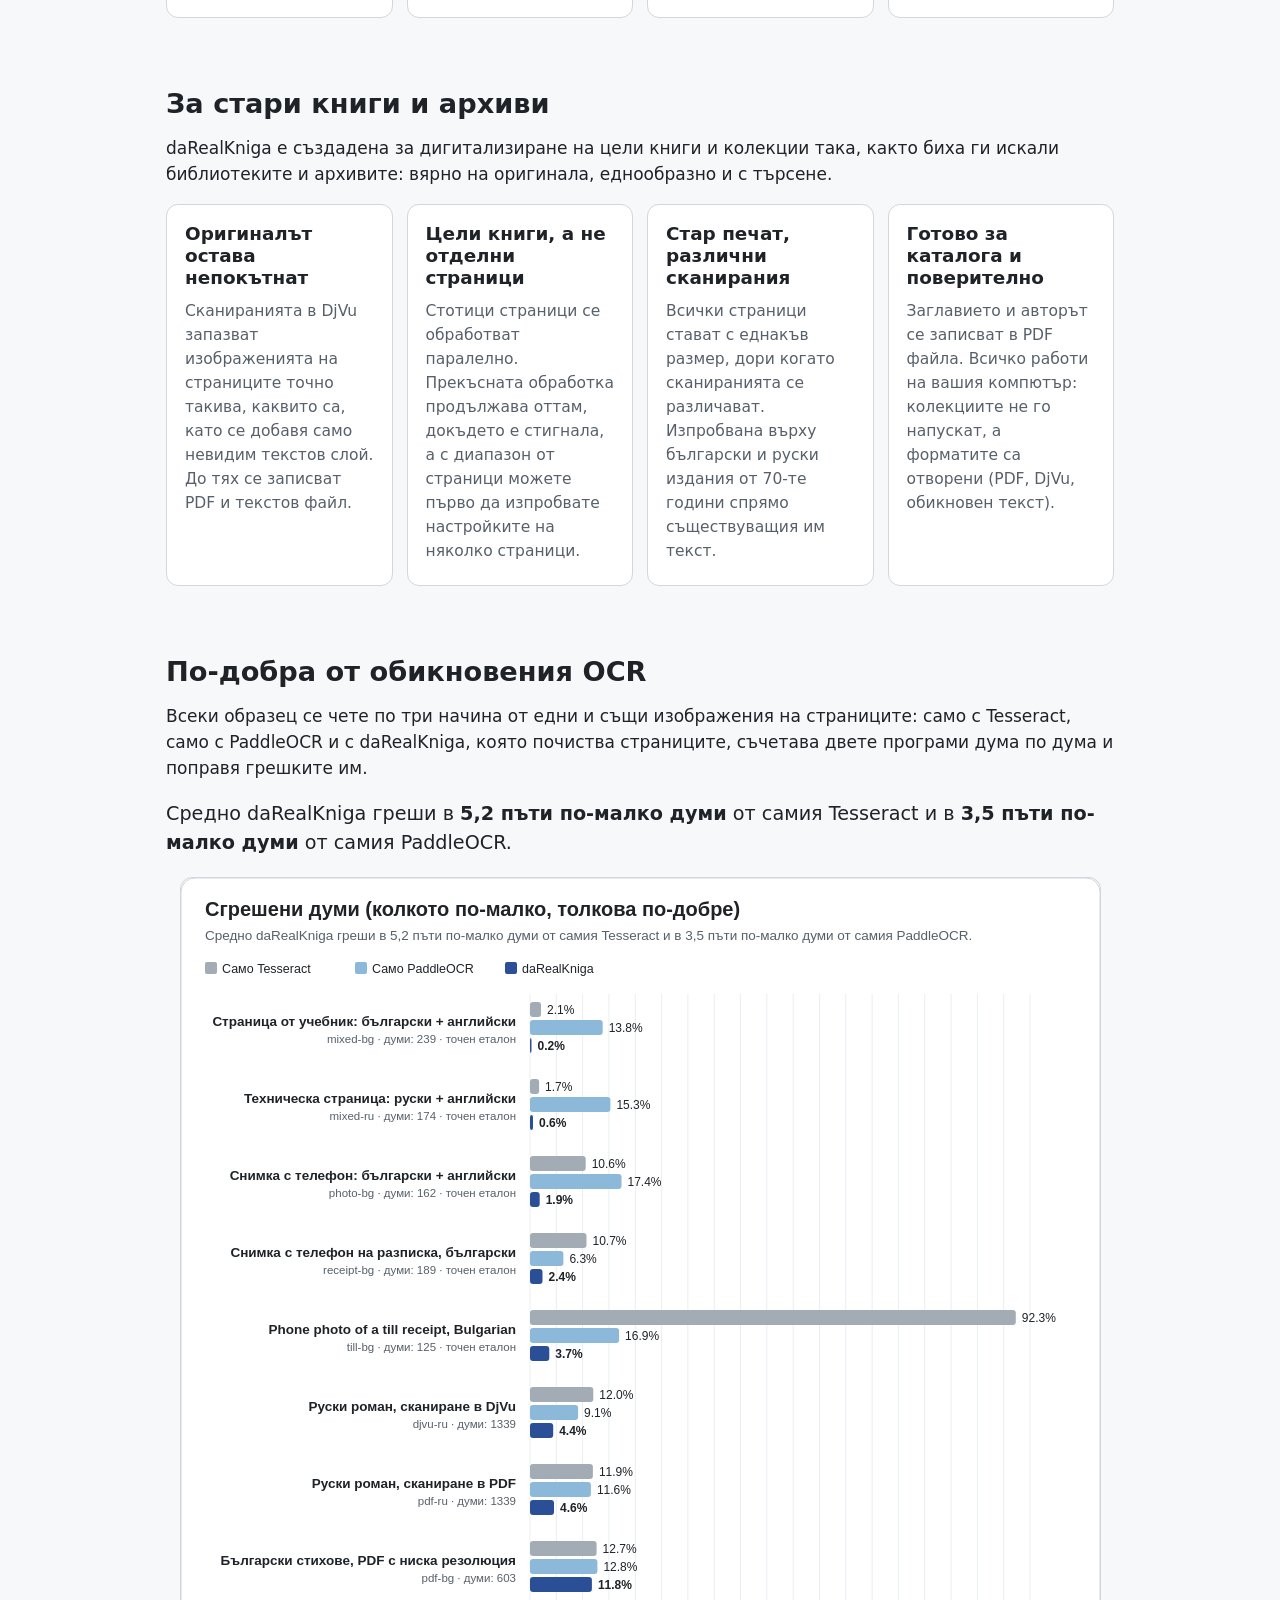
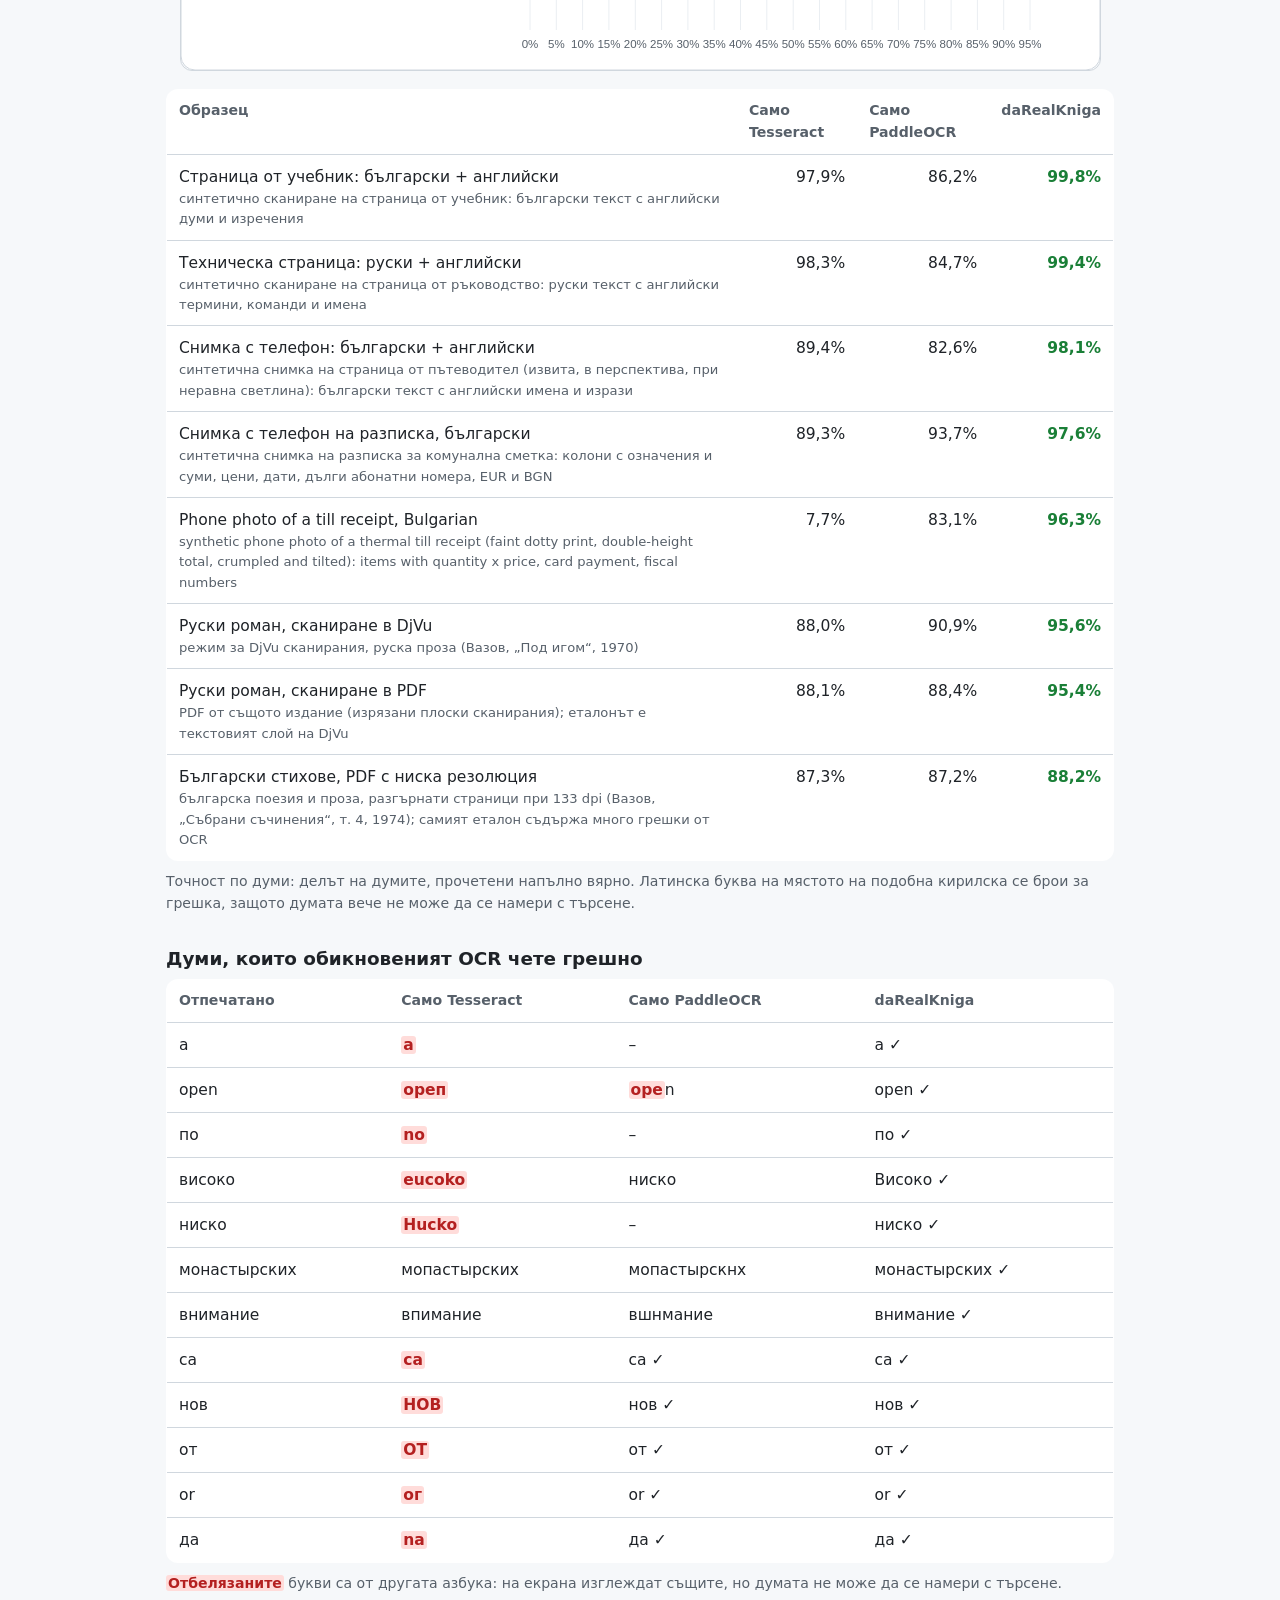
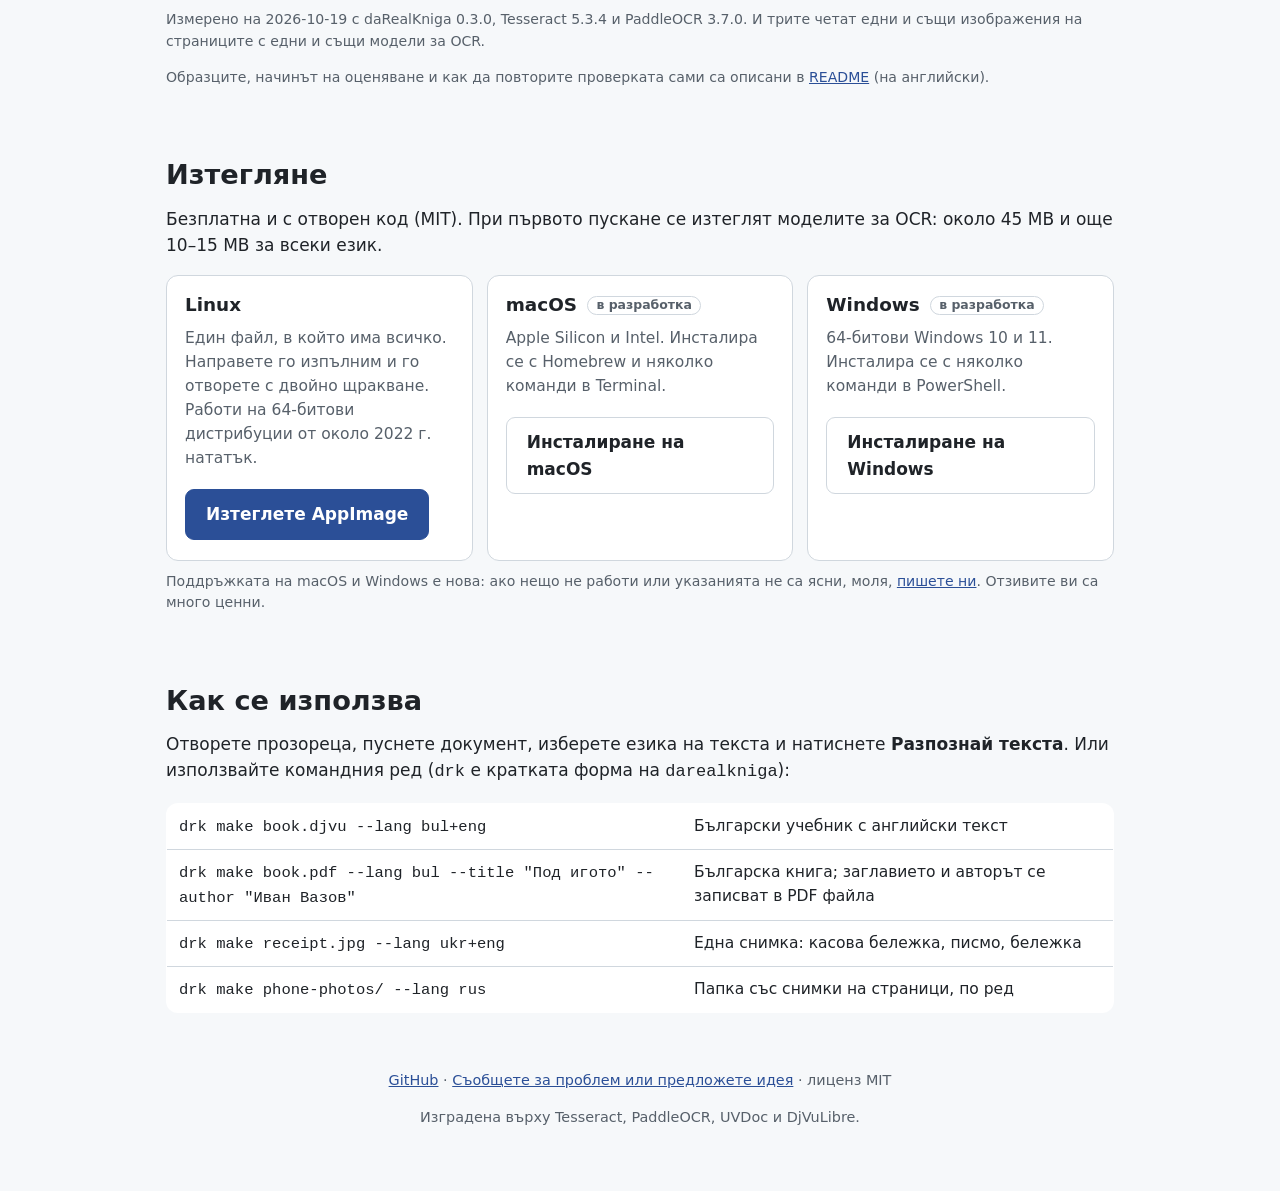
==== commit ae1634ad: "Receipt profile: faint lines kept, rows as the page's lines, a till receipt in the suite - Lower Pad" ====
--- a/docs/bg/index.html
+++ b/docs/bg/index.html
@@ -57,13 +57,14 @@
 <h2 id="accuracy">По-добра от обикновения OCR</h2>
 <p>Всеки образец се чете по три начина от едни и същи изображения на страниците: само с Tesseract, само с PaddleOCR и с daRealKniga, която почиства страниците, съчетава двете програми дума по дума и поправя грешките им.</p>
 <!-- benchmark:start -->
-<p class="lead">Средно daRealKniga греши в <strong>2,4 пъти по-малко думи</strong> от самия Tesseract и в <strong>3,4 пъти по-малко думи</strong> от самия PaddleOCR.</p>
+<p class="lead">Средно daRealKniga греши в <strong>5,2 пъти по-малко думи</strong> от самия Tesseract и в <strong>3,5 пъти по-малко думи</strong> от самия PaddleOCR.</p>
 <img class="chart" src="../benchmark-bg.svg" alt="Дял на сгрешените думи: само Tesseract, само PaddleOCR и daRealKniga за всеки образец (колкото по-малко, толкова по-добре)">
 <div class="scroll"><table class="results"><thead><tr><th>Образец</th><th>Само Tesseract</th><th>Само PaddleOCR</th><th>daRealKniga</th></tr></thead><tbody>
 <tr><td>Страница от учебник: български + английски<small>синтетично сканиране на страница от учебник: български текст с английски думи и изречения</small></td><td class="num">97,9%</td><td class="num">86,2%</td><td class="num best">99,8%</td></tr>
 <tr><td>Техническа страница: руски + английски<small>синтетично сканиране на страница от ръководство: руски текст с английски термини, команди и имена</small></td><td class="num">98,3%</td><td class="num">84,7%</td><td class="num best">99,4%</td></tr>
 <tr><td>Снимка с телефон: български + английски<small>синтетична снимка на страница от пътеводител (извита, в перспектива, при неравна светлина): български текст с английски имена и изрази</small></td><td class="num">89,4%</td><td class="num">82,6%</td><td class="num best">98,1%</td></tr>
 <tr><td>Снимка с телефон на разписка, български<small>синтетична снимка на разписка за комунална сметка: колони с означения и суми, цени, дати, дълги абонатни номера, EUR и BGN</small></td><td class="num">89,3%</td><td class="num">93,7%</td><td class="num best">97,6%</td></tr>
+<tr><td>Phone photo of a till receipt, Bulgarian<small>synthetic phone photo of a thermal till receipt (faint dotty print, double-height total, crumpled and tilted): items with quantity x price, card payment, fiscal numbers</small></td><td class="num">7,7%</td><td class="num">83,1%</td><td class="num best">96,3%</td></tr>
 <tr><td>Руски роман, сканиране в DjVu<small>режим за DjVu сканирания, руска проза (Вазов, „Под игом“, 1970)</small></td><td class="num">88,0%</td><td class="num">90,9%</td><td class="num best">95,6%</td></tr>
 <tr><td>Руски роман, сканиране в PDF<small>PDF от същото издание (изрязани плоски сканирания); еталонът е текстовият слой на DjVu</small></td><td class="num">88,1%</td><td class="num">88,4%</td><td class="num best">95,4%</td></tr>
 <tr><td>Български стихове, PDF с ниска резолюция<small>българска поезия и проза, разгърнати страници при 133 dpi (Вазов, „Събрани съчинения“, т. 4, 1974); самият еталон съдържа много грешки от OCR</small></td><td class="num">87,3%</td><td class="num">87,2%</td><td class="num best">88,2%</td></tr>
@@ -82,7 +83,7 @@
 <tr><td>or</td><td><b class="wrong">ог</b></td><td>or ✓</td><td>or ✓</td></tr>
 <tr><td>да</td><td><b class="wrong">na</b></td><td>да ✓</td><td>да ✓</td></tr>
 </tbody></table></div><p class="note"><b class="wrong">Отбелязаните</b> букви са от другата азбука: на екрана изглеждат същите, но думата не може да се намери с търсене.</p>
-<p class="note">Измерено на 2026-10-11 с daRealKniga 0.3.0, Tesseract 5.3.4 и PaddleOCR 3.7.0. И трите четат едни и същи изображения на страниците с едни и същи модели за OCR.</p>
+<p class="note">Измерено на 2026-10-19 с daRealKniga 0.3.0, Tesseract 5.3.4 и PaddleOCR 3.7.0. И трите четат едни и същи изображения на страниците с едни и същи модели за OCR.</p>
 <!-- benchmark:end -->
 <p class="note">Образците, начинът на оценяване и как да повторите проверката сами са описани в <a href="https://github.com/EdgarBarrantes/daRealKniga#tests">README</a> (на английски).</p>
 
